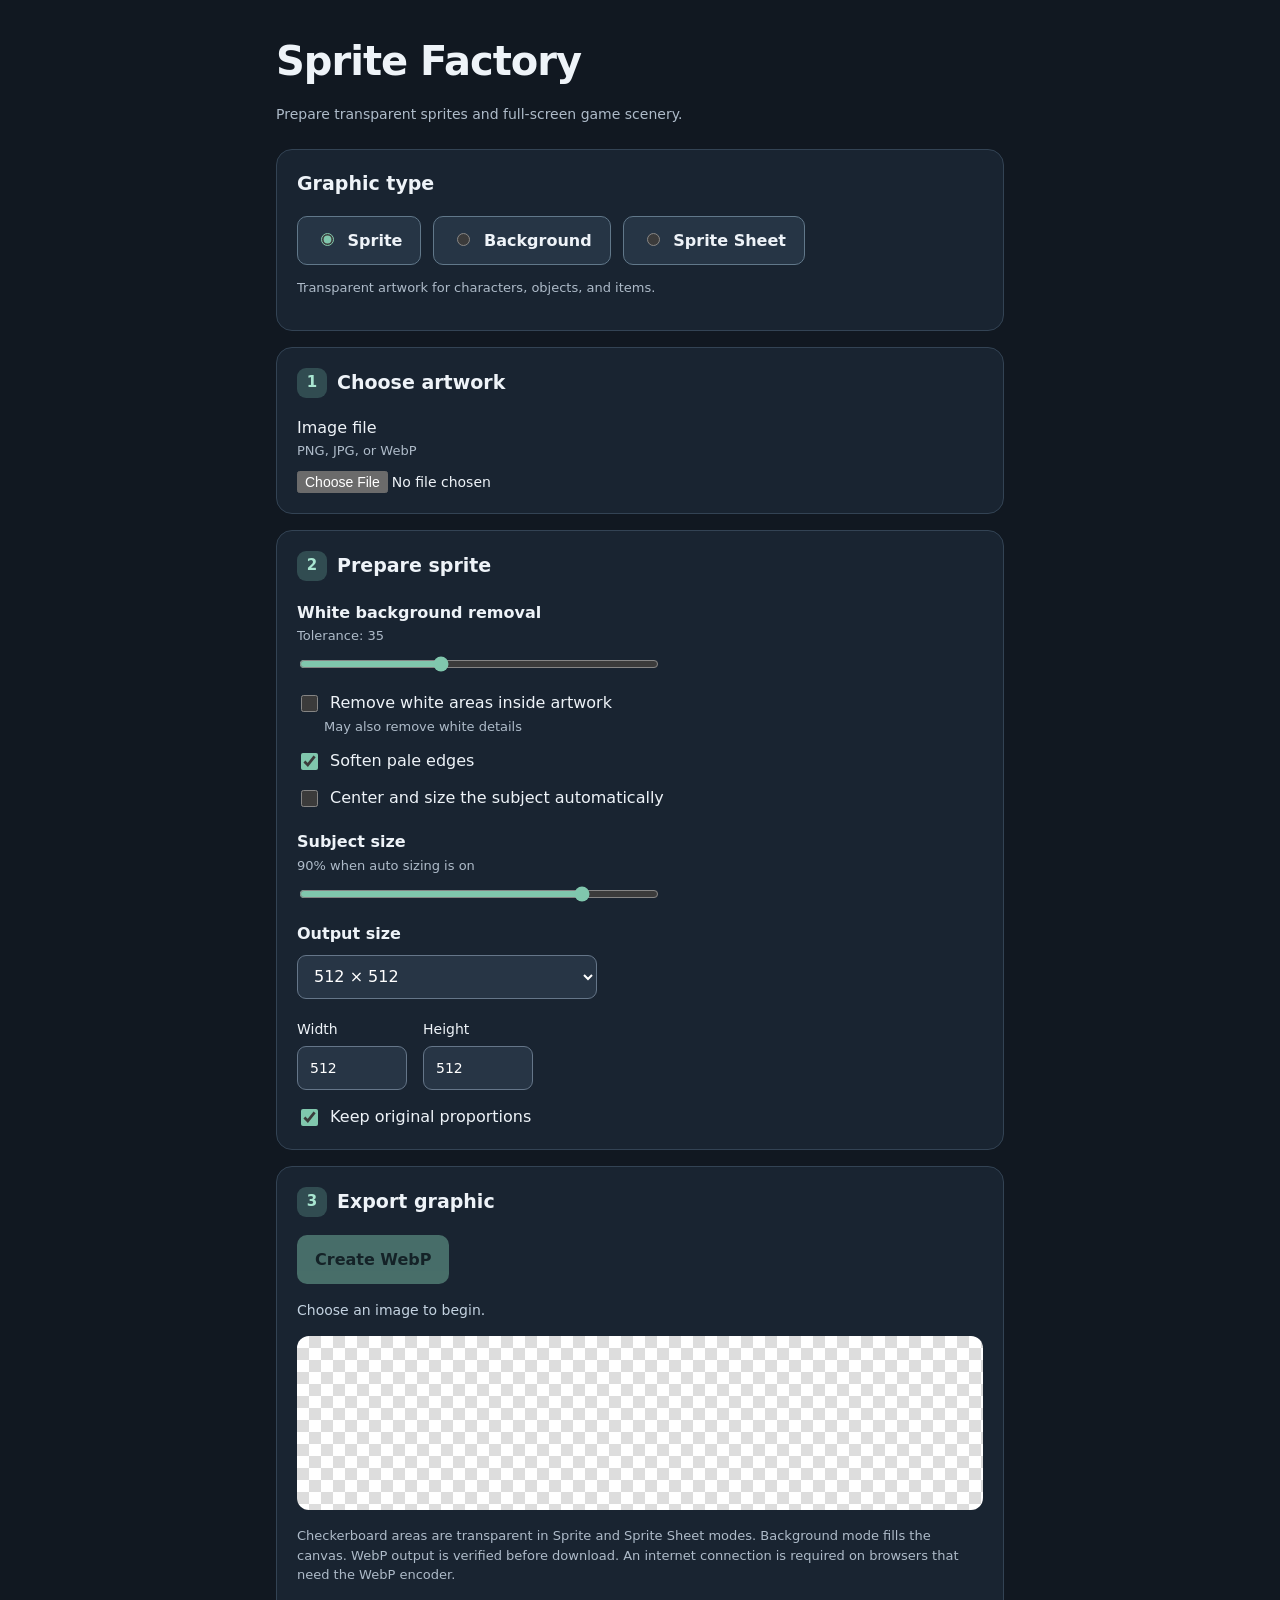
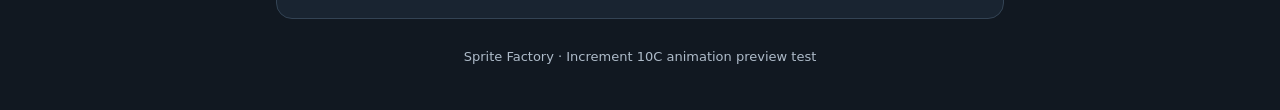
==== index.html @ 46eed920 "Increment 10C: add play pause and speed-controlled sprite sheet preview" ====
<!doctype html>
<html lang="en">
<head>
<meta charset="utf-8">
<meta name="viewport" content="width=device-width,initial-scale=1">
<meta name="theme-color" content="#17202b">
<title>Sprite Factory</title>
<link rel="stylesheet" href="style.css?v=20261011e">
</head>
<body>
<main>
<header><h1>Sprite Factory</h1><p class="muted">Prepare transparent sprites and full-screen game scenery.</p></header>
<section class="panel"><h2>Graphic type</h2><div class="mode-switch"><label><input type="radio" name="mode" value="sprite" checked> Sprite</label><label><input type="radio" name="mode" value="background"> Background</label><label><input type="radio" name="mode" value="sheet"> Sprite Sheet</label></div><p id="modeHelp" class="muted small">Transparent artwork for characters, objects, and items.</p></section><section class="panel" aria-labelledby="source-title">
<h2 id="source-title"><span class="step">1</span> Choose artwork</h2>
<label class="file-label" for="file">Image file <span class="hint">PNG, JPG, or WebP</span></label>
<input id="file" type="file" accept="image/png,image/jpeg,image/webp">
</section>
<section class="panel" aria-labelledby="settings-title">
<h2 id="settings-title"><span class="step">2</span> <span id="settingsHeading">Prepare sprite</span></h2><div id="spriteSettings">
<div class="setting"><label for="tolerance">White background removal <span class="hint">Tolerance: <output id="tol">35</output></span></label><input id="tolerance" type="range" min="0" max="90" value="35"></div>
<div class="check-group">
<label><input type="checkbox" id="enclosedWhite"> Remove white areas inside artwork <span class="hint">May also remove white details</span></label>
<label><input type="checkbox" id="edgeCleanup" checked> Soften pale edges</label>
<label><input type="checkbox" id="autoCrop"> Center and size the subject automatically</label>
</div>
<div class="setting"><label for="coverage">Subject size <span class="hint"><output id="coverageValue">90%</output> when auto sizing is on</span></label><input id="coverage" type="range" min="50" max="100" value="90" step="5"></div>
<div class="setting"><label for="preset">Output size</label><select id="preset"><option value="custom">Custom dimensions</option><option value="64">64 × 64</option><option value="128">128 × 128</option><option value="256">256 × 256</option><option value="512" selected>512 × 512</option><option value="1024">1024 × 1024</option></select></div>
<div class="dimensions"><label for="width">Width <input id="width" type="number" min="1" max="4096" value="512"></label><label for="height">Height <input id="height" type="number" min="1" max="4096" value="512"></label></div>
<label class="fit-label"><input type="checkbox" id="fit" checked> Keep original proportions</label></div><div id="backgroundSettings" hidden><p class="muted">Fill the entire image without stretching. Excess scenery is cropped evenly from the edges. White skies and clouds remain intact.</p><div class="setting"><label for="bgPreset">Screen size</label><select id="bgPreset"><option value="1280x720" selected>1280 × 720 (16:9)</option><option value="1920x1080">1920 × 1080 (16:9)</option><option value="1024x768">1024 × 768 (4:3)</option><option value="custom">Custom dimensions</option></select></div><div class="dimensions"><label for="bgWidth">Width <input id="bgWidth" type="number" min="1" max="4096" value="1280"></label><label for="bgHeight">Height <input id="bgHeight" type="number" min="1" max="4096" value="720"></label></div></div><div id="sheetSettings" hidden><p class="muted">Prepare one row of equally spaced animation frames. Each equal-width source region becomes one transparent animation frame. The workshop keeps feet aligned across frames.</p><div class="setting"><label for="sheetCount">Frames in row</label><input id="sheetCount" type="number" min="2" max="16" step="1" value="4"><span class="hint">Start with 4 for the chicken Idle sheet. The image is divided evenly into this many frames.</span></div><div class="setting"><label for="sheetCellSize">Output cell size</label><select id="sheetCellSize"><option value="128">128 × 128</option><option value="256" selected>256 × 256</option><option value="512">512 × 512</option></select></div><p id="sheetSummary" class="muted" aria-live="polite">Planned output: 1024 × 256 pixels (4 frames).</p></div>
</section>
<section class="panel" aria-labelledby="result-title">
<h2 id="result-title"><span class="step">3</span> Export graphic</h2>
<div class="actions"><button id="process" disabled>Create WebP</button><a id="download" hidden>Download WebP</a></div>
<div id="animationPanel" class="animation-panel" hidden><h3>Animation preview</h3><div class="animation-stage"><canvas id="animationCanvas" width="256" height="256" aria-label="Animated sprite frame preview"></canvas></div><div class="animation-controls"><button id="animationToggle" type="button">Play</button><label for="animationFps">Speed <output id="animationFpsValue">4</output> frames/sec</label><input id="animationFps" type="range" min="1" max="12" step="1" value="4"></div><p id="animationNote" class="muted small">Preview uses the processed sprite sheet. Export remains a single WebP file.</p></div><p id="status" role="status">Choose an image to begin.</p>
<div class="preview" aria-label="Sprite preview on a transparency checkerboard"><canvas id="preview"></canvas></div>
<p class="muted small">Checkerboard areas are transparent in Sprite and Sprite Sheet modes. Background mode fills the canvas. WebP output is verified before download. An internet connection is required on browsers that need the WebP encoder.</p>
</section>
<footer class="muted small">Sprite Factory · Increment 10C animation preview test</footer>
</main>
<script src="app.js?v=20261011e"></script>
</body>
</html>
---- style.css ----
:root{color-scheme:dark}*{box-sizing:border-box}body{margin:0;background:#111821;color:#eef3f8;font:16px system-ui,-apple-system,sans-serif;line-height:1.45}main{max-width:760px;margin:auto;padding:20px 16px 44px}header{margin:12px 0 24px}h1{font-size:clamp(30px,5vw,40px);margin:0 0 3px;letter-spacing:-.025em}h2{font-size:19px;margin:0 0 18px;display:flex;align-items:center;gap:10px}.step{display:inline-grid;place-items:center;width:30px;height:30px;border-radius:9px;background:#314c51;color:#a9e6d1;font-size:15px}.muted,.hint{color:#aebbc9}.muted{font-size:14px;line-height:1.5}.small{font-size:13px}.hint{display:block;font-size:13px;font-weight:400;margin-top:3px}.panel{border:1px solid #334354;border-radius:16px;background:#192431;padding:20px;margin-bottom:16px}label{display:block}input,select,button{font:inherit}input[type=file]{display:block;margin-top:10px;max-width:100%;font-size:14px}input[type=number],select{padding:10px 12px;background:#273545;color:#fff;border:1px solid #657689;border-radius:9px;min-height:44px}select{width:100%;max-width:300px}.setting{margin:20px 0}.setting>label{margin-bottom:10px;font-weight:600}.setting input[type=range]{display:block;width:min(100%,360px);accent-color:#80c7ad}.check-group{display:grid;gap:14px;margin:20px 0}.check-group label,.fit-label{display:block;line-height:1.4}.check-group input,.fit-label input{accent-color:#80c7ad;margin-right:7px;width:17px;height:17px;vertical-align:middle}.check-group .hint{margin-left:27px}.dimensions{display:flex;gap:16px;flex-wrap:wrap;margin:16px 0}.dimensions label{display:grid;gap:7px;font-size:14px}.dimensions input{width:110px}.actions{display:flex;gap:12px;flex-wrap:wrap;align-items:center}button,#download{display:inline-block;border:0;border-radius:10px;background:#80c7ad;color:#10211d;font-weight:700;padding:13px 18px;text-decoration:none;min-height:46px}button:disabled{opacity:.45}#download{background:#b7d7f4;color:#142536}#status{font-size:14px;color:#c4d3e1;overflow-wrap:anywhere;margin:16px 0}.preview{margin:16px 0;padding:12px;overflow:auto;border-radius:12px;background-color:#fff;background-image:linear-gradient(45deg,#ddd 25%,transparent 25%),linear-gradient(-45deg,#ddd 25%,transparent 25%),linear-gradient(45deg,transparent 75%,#ddd 75%),linear-gradient(-45deg,transparent 75%,#ddd 75%);background-size:24px 24px;background-position:0 0,0 12px,12px -12px,-12px 0;min-height:120px}canvas{display:block;max-width:100%;height:auto;margin:auto}footer{text-align:center;padding-top:12px}[hidden]{display:none!important}@media(max-width:480px){main{padding:14px 12px 32px}.panel{padding:16px}h2{font-size:18px}}

.mode-switch{display:flex;gap:12px;flex-wrap:wrap}.mode-switch label{padding:12px 18px;border:1px solid #61788a;border-radius:10px;background:#263545;font-weight:600}.mode-switch input{accent-color:#80c7ad;margin-right:8px}#backgroundSettings .muted{margin:0 0 12px}

#sheetSettings input[type=number]{width:110px}#sheetSettings .setting{margin:18px 0}#sheetSummary{font-weight:600}
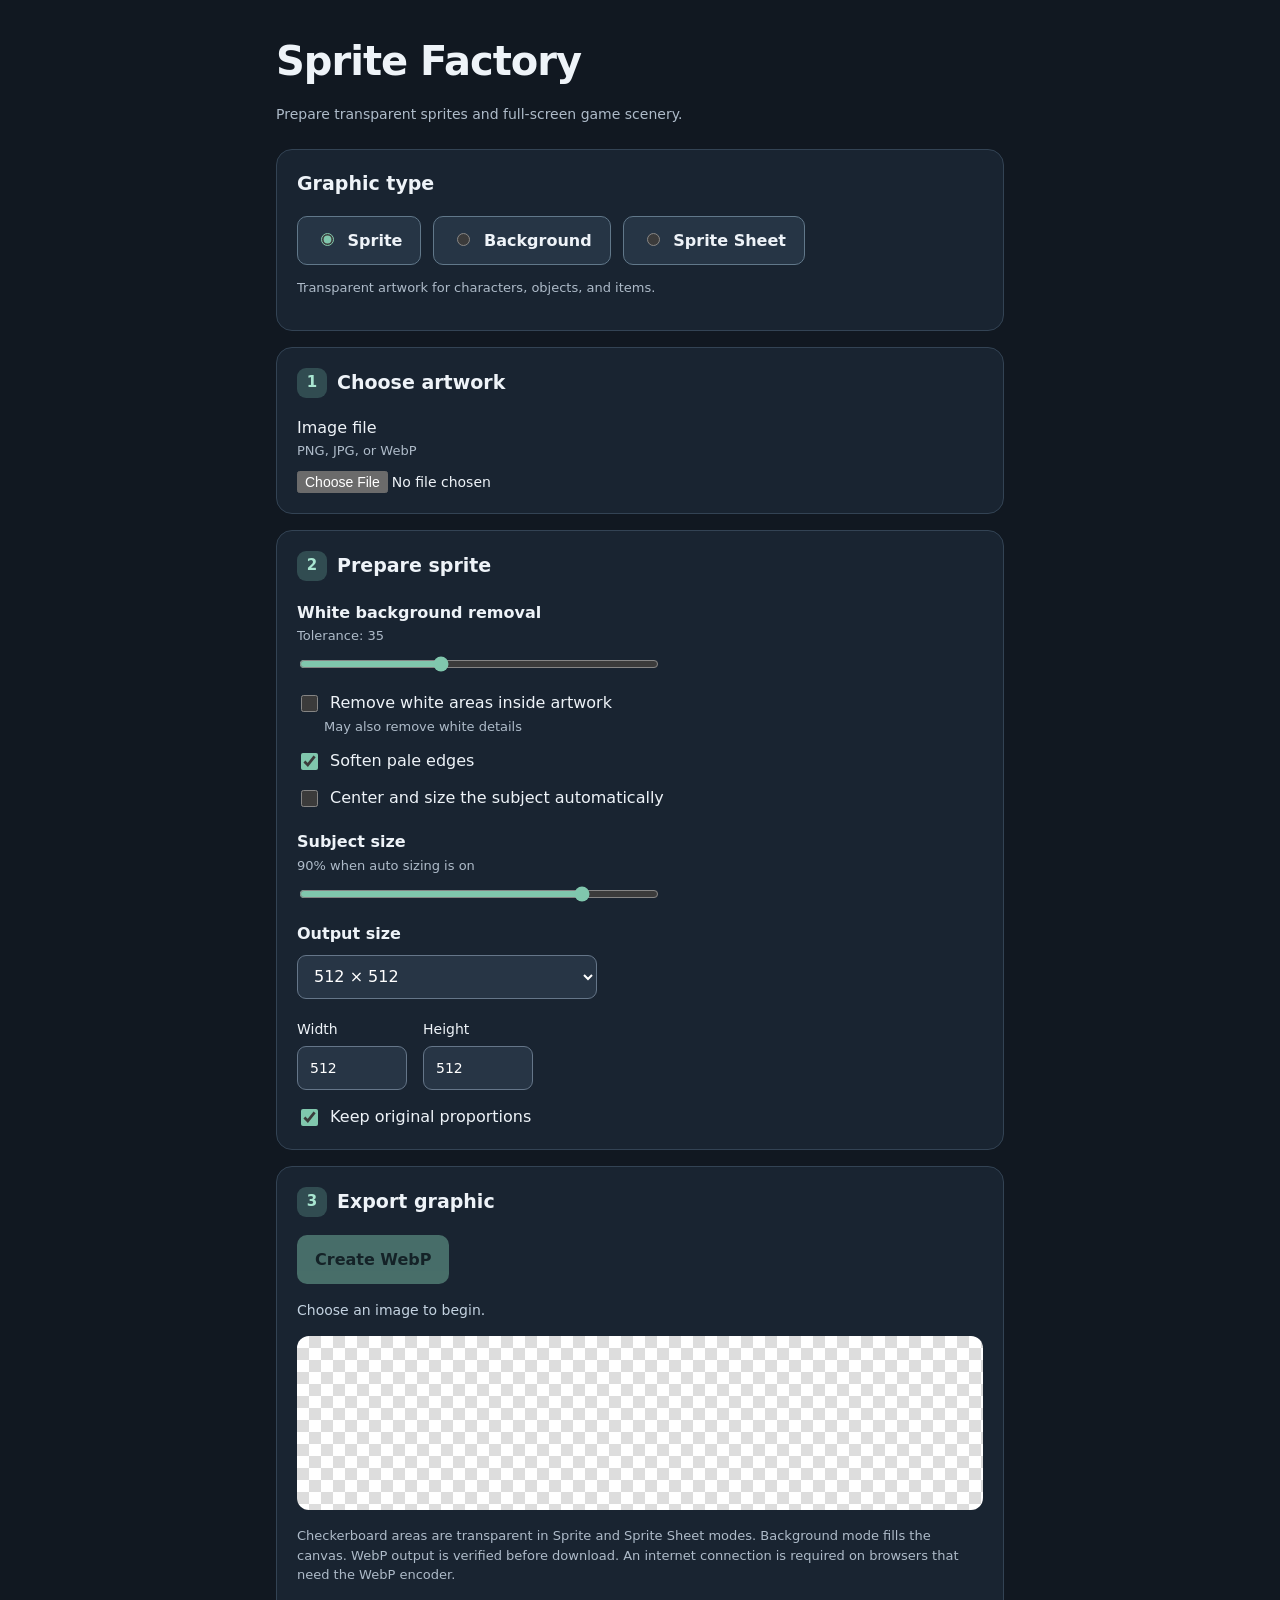
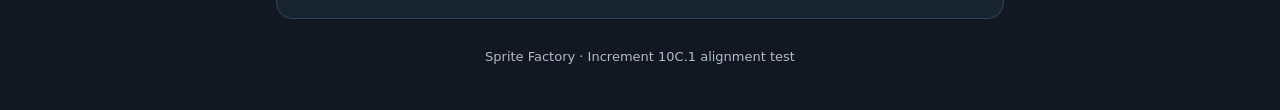
==== commit 80956934: "Increment 10C.1: optional torso-based stationary alignment for animation frames" ====
--- a/index.html
+++ b/index.html
@@ -5,7 +5,7 @@
 <meta name="viewport" content="width=device-width,initial-scale=1">
 <meta name="theme-color" content="#17202b">
 <title>Sprite Factory</title>
-<link rel="stylesheet" href="style.css?v=20261011e">
+<link rel="stylesheet" href="style.css?v=20261011f">
 </head>
 <body>
 <main>
@@ -26,7 +26,7 @@
 <div class="setting"><label for="coverage">Subject size <span class="hint"><output id="coverageValue">90%</output> when auto sizing is on</span></label><input id="coverage" type="range" min="50" max="100" value="90" step="5"></div>
 <div class="setting"><label for="preset">Output size</label><select id="preset"><option value="custom">Custom dimensions</option><option value="64">64 × 64</option><option value="128">128 × 128</option><option value="256">256 × 256</option><option value="512" selected>512 × 512</option><option value="1024">1024 × 1024</option></select></div>
 <div class="dimensions"><label for="width">Width <input id="width" type="number" min="1" max="4096" value="512"></label><label for="height">Height <input id="height" type="number" min="1" max="4096" value="512"></label></div>
-<label class="fit-label"><input type="checkbox" id="fit" checked> Keep original proportions</label></div><div id="backgroundSettings" hidden><p class="muted">Fill the entire image without stretching. Excess scenery is cropped evenly from the edges. White skies and clouds remain intact.</p><div class="setting"><label for="bgPreset">Screen size</label><select id="bgPreset"><option value="1280x720" selected>1280 × 720 (16:9)</option><option value="1920x1080">1920 × 1080 (16:9)</option><option value="1024x768">1024 × 768 (4:3)</option><option value="custom">Custom dimensions</option></select></div><div class="dimensions"><label for="bgWidth">Width <input id="bgWidth" type="number" min="1" max="4096" value="1280"></label><label for="bgHeight">Height <input id="bgHeight" type="number" min="1" max="4096" value="720"></label></div></div><div id="sheetSettings" hidden><p class="muted">Prepare one row of equally spaced animation frames. Each equal-width source region becomes one transparent animation frame. The workshop keeps feet aligned across frames.</p><div class="setting"><label for="sheetCount">Frames in row</label><input id="sheetCount" type="number" min="2" max="16" step="1" value="4"><span class="hint">Start with 4 for the chicken Idle sheet. The image is divided evenly into this many frames.</span></div><div class="setting"><label for="sheetCellSize">Output cell size</label><select id="sheetCellSize"><option value="128">128 × 128</option><option value="256" selected>256 × 256</option><option value="512">512 × 512</option></select></div><p id="sheetSummary" class="muted" aria-live="polite">Planned output: 1024 × 256 pixels (4 frames).</p></div>
+<label class="fit-label"><input type="checkbox" id="fit" checked> Keep original proportions</label></div><div id="backgroundSettings" hidden><p class="muted">Fill the entire image without stretching. Excess scenery is cropped evenly from the edges. White skies and clouds remain intact.</p><div class="setting"><label for="bgPreset">Screen size</label><select id="bgPreset"><option value="1280x720" selected>1280 × 720 (16:9)</option><option value="1920x1080">1920 × 1080 (16:9)</option><option value="1024x768">1024 × 768 (4:3)</option><option value="custom">Custom dimensions</option></select></div><div class="dimensions"><label for="bgWidth">Width <input id="bgWidth" type="number" min="1" max="4096" value="1280"></label><label for="bgHeight">Height <input id="bgHeight" type="number" min="1" max="4096" value="720"></label></div></div><div id="sheetSettings" hidden><p class="muted">Prepare one row of equally spaced animation frames. Each equal-width source region becomes one transparent animation frame. The workshop keeps feet aligned across frames.</p><div class="setting"><label for="sheetCount">Frames in row</label><input id="sheetCount" type="number" min="2" max="16" step="1" value="4"><span class="hint">Start with 4 for the chicken Idle sheet. The image is divided evenly into this many frames.</span></div><div class="setting"><label for="sheetCellSize">Output cell size</label><select id="sheetCellSize"><option value="128">128 × 128</option><option value="256" selected>256 × 256</option><option value="512">512 × 512</option></select></div><div class="setting"><label for="sheetAlignment">Frame alignment</label><select id="sheetAlignment"><option value="stationary" selected>Stationary (idle, pecking, clucking)</option><option value="moving">Moving (preserve original offsets)</option></select><span class="hint">Stationary aligns the main body across frames; moving preserves the original horizontal placement.</span></div><p id="sheetSummary" class="muted" aria-live="polite">Planned output: 1024 × 256 pixels (4 frames).</p></div>
 </section>
 <section class="panel" aria-labelledby="result-title">
 <h2 id="result-title"><span class="step">3</span> Export graphic</h2>
@@ -35,8 +35,8 @@
 <div class="preview" aria-label="Sprite preview on a transparency checkerboard"><canvas id="preview"></canvas></div>
 <p class="muted small">Checkerboard areas are transparent in Sprite and Sprite Sheet modes. Background mode fills the canvas. WebP output is verified before download. An internet connection is required on browsers that need the WebP encoder.</p>
 </section>
-<footer class="muted small">Sprite Factory · Increment 10C animation preview test</footer>
+<footer class="muted small">Sprite Factory · Increment 10C.1 alignment test</footer>
 </main>
-<script src="app.js?v=20261011e"></script>
+<script src="app.js?v=20261011f"></script>
 </body>
 </html>
--- a/style.css
+++ b/style.css
@@ -3,3 +3,5 @@
 .mode-switch{display:flex;gap:12px;flex-wrap:wrap}.mode-switch label{padding:12px 18px;border:1px solid #61788a;border-radius:10px;background:#263545;font-weight:600}.mode-switch input{accent-color:#80c7ad;margin-right:8px}#backgroundSettings .muted{margin:0 0 12px}
 
 #sheetSettings input[type=number]{width:110px}#sheetSettings .setting{margin:18px 0}#sheetSummary{font-weight:600}
+
+.animation-panel{margin:18px 0;padding:16px;border:1px solid #496678;border-radius:12px;background:#1c2b39}.animation-panel h3{margin:0 0 12px;font-size:18px}.animation-stage{display:flex;align-items:center;justify-content:center;min-height:180px;padding:12px;border-radius:10px;background-color:#fff;background-image:linear-gradient(45deg,#ddd 25%,transparent 25%),linear-gradient(-45deg,#ddd 25%,transparent 25%),linear-gradient(45deg,transparent 75%,#ddd 75%),linear-gradient(-45deg,transparent 75%,#ddd 75%);background-size:24px 24px;background-position:0 0,0 12px,12px -12px,-12px 0}.animation-stage canvas{width:min(100%,256px);height:auto}.animation-controls{display:flex;flex-wrap:wrap;align-items:center;gap:12px;margin-top:14px}.animation-controls input{flex:1;min-width:130px}.animation-controls label{font-size:14px}.animation-panel .muted{margin-bottom:0}
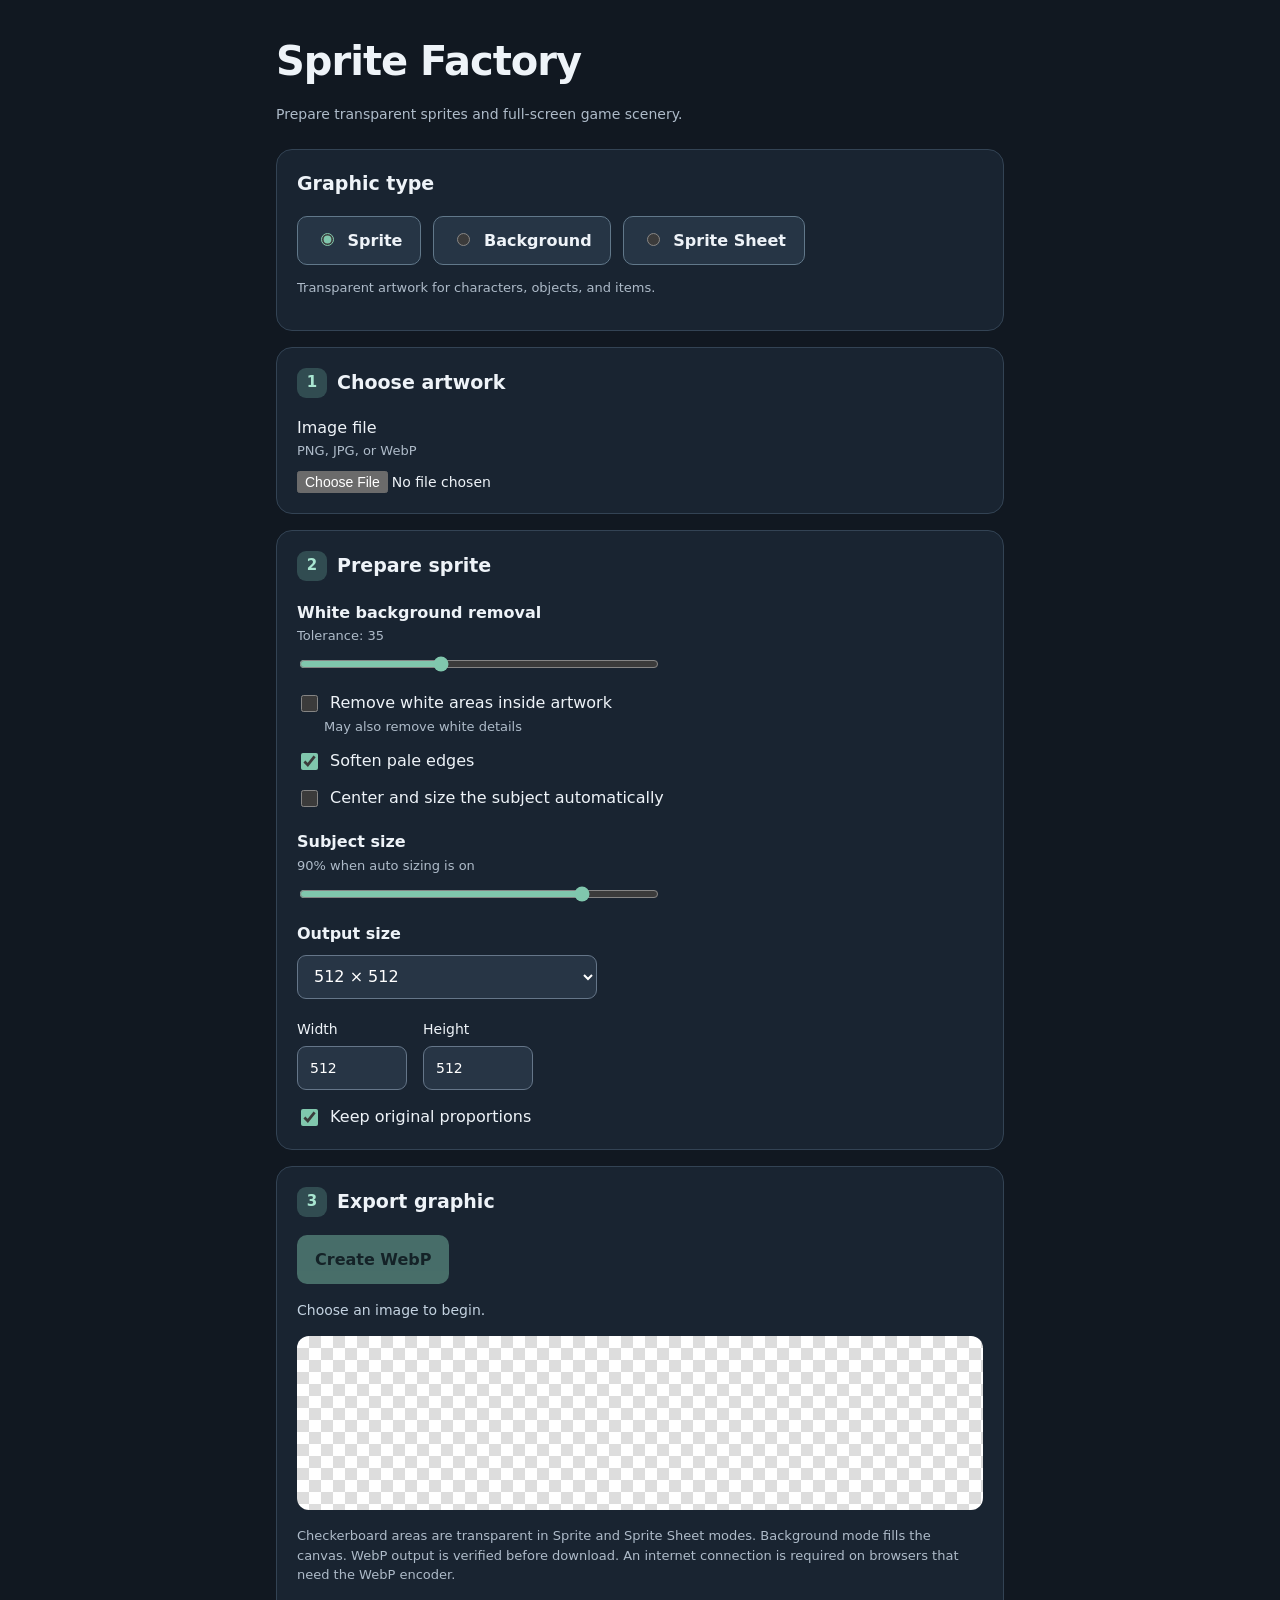
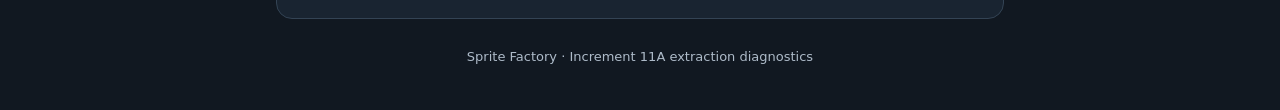
==== commit c0094c19: "Increment 11A: read-only source boundary diagnostics" ====
--- a/index.html
+++ b/index.html
@@ -5,7 +5,7 @@
 <meta name="viewport" content="width=device-width,initial-scale=1">
 <meta name="theme-color" content="#17202b">
 <title>Sprite Factory</title>
-<link rel="stylesheet" href="style.css?v=20261011f">
+<link rel="stylesheet" href="style.css?v=20261012a">
 </head>
 <body>
 <main>
@@ -26,7 +26,7 @@
 <div class="setting"><label for="coverage">Subject size <span class="hint"><output id="coverageValue">90%</output> when auto sizing is on</span></label><input id="coverage" type="range" min="50" max="100" value="90" step="5"></div>
 <div class="setting"><label for="preset">Output size</label><select id="preset"><option value="custom">Custom dimensions</option><option value="64">64 × 64</option><option value="128">128 × 128</option><option value="256">256 × 256</option><option value="512" selected>512 × 512</option><option value="1024">1024 × 1024</option></select></div>
 <div class="dimensions"><label for="width">Width <input id="width" type="number" min="1" max="4096" value="512"></label><label for="height">Height <input id="height" type="number" min="1" max="4096" value="512"></label></div>
-<label class="fit-label"><input type="checkbox" id="fit" checked> Keep original proportions</label></div><div id="backgroundSettings" hidden><p class="muted">Fill the entire image without stretching. Excess scenery is cropped evenly from the edges. White skies and clouds remain intact.</p><div class="setting"><label for="bgPreset">Screen size</label><select id="bgPreset"><option value="1280x720" selected>1280 × 720 (16:9)</option><option value="1920x1080">1920 × 1080 (16:9)</option><option value="1024x768">1024 × 768 (4:3)</option><option value="custom">Custom dimensions</option></select></div><div class="dimensions"><label for="bgWidth">Width <input id="bgWidth" type="number" min="1" max="4096" value="1280"></label><label for="bgHeight">Height <input id="bgHeight" type="number" min="1" max="4096" value="720"></label></div></div><div id="sheetSettings" hidden><p class="muted">Prepare one row of equally spaced animation frames. Each equal-width source region becomes one transparent animation frame. The workshop keeps feet aligned across frames.</p><div class="setting"><label for="sheetCount">Frames in row</label><input id="sheetCount" type="number" min="2" max="16" step="1" value="4"><span class="hint">Start with 4 for the chicken Idle sheet. The image is divided evenly into this many frames.</span></div><div class="setting"><label for="sheetCellSize">Output cell size</label><select id="sheetCellSize"><option value="128">128 × 128</option><option value="256" selected>256 × 256</option><option value="512">512 × 512</option></select></div><div class="setting"><label for="sheetAlignment">Frame alignment</label><select id="sheetAlignment"><option value="stationary" selected>Stationary (idle, pecking, clucking)</option><option value="moving">Moving (preserve original offsets)</option></select><span class="hint">Stationary aligns the main body across frames; moving preserves the original horizontal placement.</span></div><p id="sheetSummary" class="muted" aria-live="polite">Planned output: 1024 × 256 pixels (4 frames).</p></div>
+<label class="fit-label"><input type="checkbox" id="fit" checked> Keep original proportions</label></div><div id="backgroundSettings" hidden><p class="muted">Fill the entire image without stretching. Excess scenery is cropped evenly from the edges. White skies and clouds remain intact.</p><div class="setting"><label for="bgPreset">Screen size</label><select id="bgPreset"><option value="1280x720" selected>1280 × 720 (16:9)</option><option value="1920x1080">1920 × 1080 (16:9)</option><option value="1024x768">1024 × 768 (4:3)</option><option value="custom">Custom dimensions</option></select></div><div class="dimensions"><label for="bgWidth">Width <input id="bgWidth" type="number" min="1" max="4096" value="1280"></label><label for="bgHeight">Height <input id="bgHeight" type="number" min="1" max="4096" value="720"></label></div></div><div id="sheetSettings" hidden><p class="muted">Prepare one row of equally spaced animation frames. Each equal-width source region becomes one transparent animation frame. The workshop keeps feet aligned across frames.</p><div class="setting"><label for="sheetCount">Frames in row</label><input id="sheetCount" type="number" min="2" max="16" step="1" value="4"><span class="hint">Start with 4 for the chicken Idle sheet. The image is divided evenly into this many frames.</span></div><div class="setting"><label for="sheetCellSize">Output cell size</label><select id="sheetCellSize"><option value="128">128 × 128</option><option value="256" selected>256 × 256</option><option value="512">512 × 512</option></select></div><div class="setting"><label for="sheetAlignment">Frame alignment</label><select id="sheetAlignment"><option value="stationary" selected>Stationary (idle, pecking, clucking)</option><option value="moving">Moving (preserve original offsets)</option></select><span class="hint">Stationary aligns the main body across frames; moving preserves the original horizontal placement.</span></div><div class="setting"><button id="diagnoseSheet" type="button" disabled>Analyze source boundaries</button><span class="hint">Diagnostic only. Shows equal-width cutting lines and where visible artwork crosses them. Export processing is unchanged.</span></div><div id="sheetDiagnostics" hidden><p id="diagnosticText" class="muted" role="status"></p><div class="diagnostic-view"><canvas id="diagnosticCanvas" aria-label="Original source artwork with frame boundary guides"></canvas></div></div><p id="sheetSummary" class="muted" aria-live="polite">Planned output: 1024 × 256 pixels (4 frames).</p></div>
 </section>
 <section class="panel" aria-labelledby="result-title">
 <h2 id="result-title"><span class="step">3</span> Export graphic</h2>
@@ -35,8 +35,8 @@
 <div class="preview" aria-label="Sprite preview on a transparency checkerboard"><canvas id="preview"></canvas></div>
 <p class="muted small">Checkerboard areas are transparent in Sprite and Sprite Sheet modes. Background mode fills the canvas. WebP output is verified before download. An internet connection is required on browsers that need the WebP encoder.</p>
 </section>
-<footer class="muted small">Sprite Factory · Increment 10C.1 alignment test</footer>
+<footer class="muted small">Sprite Factory · Increment 11A extraction diagnostics</footer>
 </main>
-<script src="app.js?v=20261011f"></script>
+<script src="app.js?v=20261012a"></script>
 </body>
 </html>
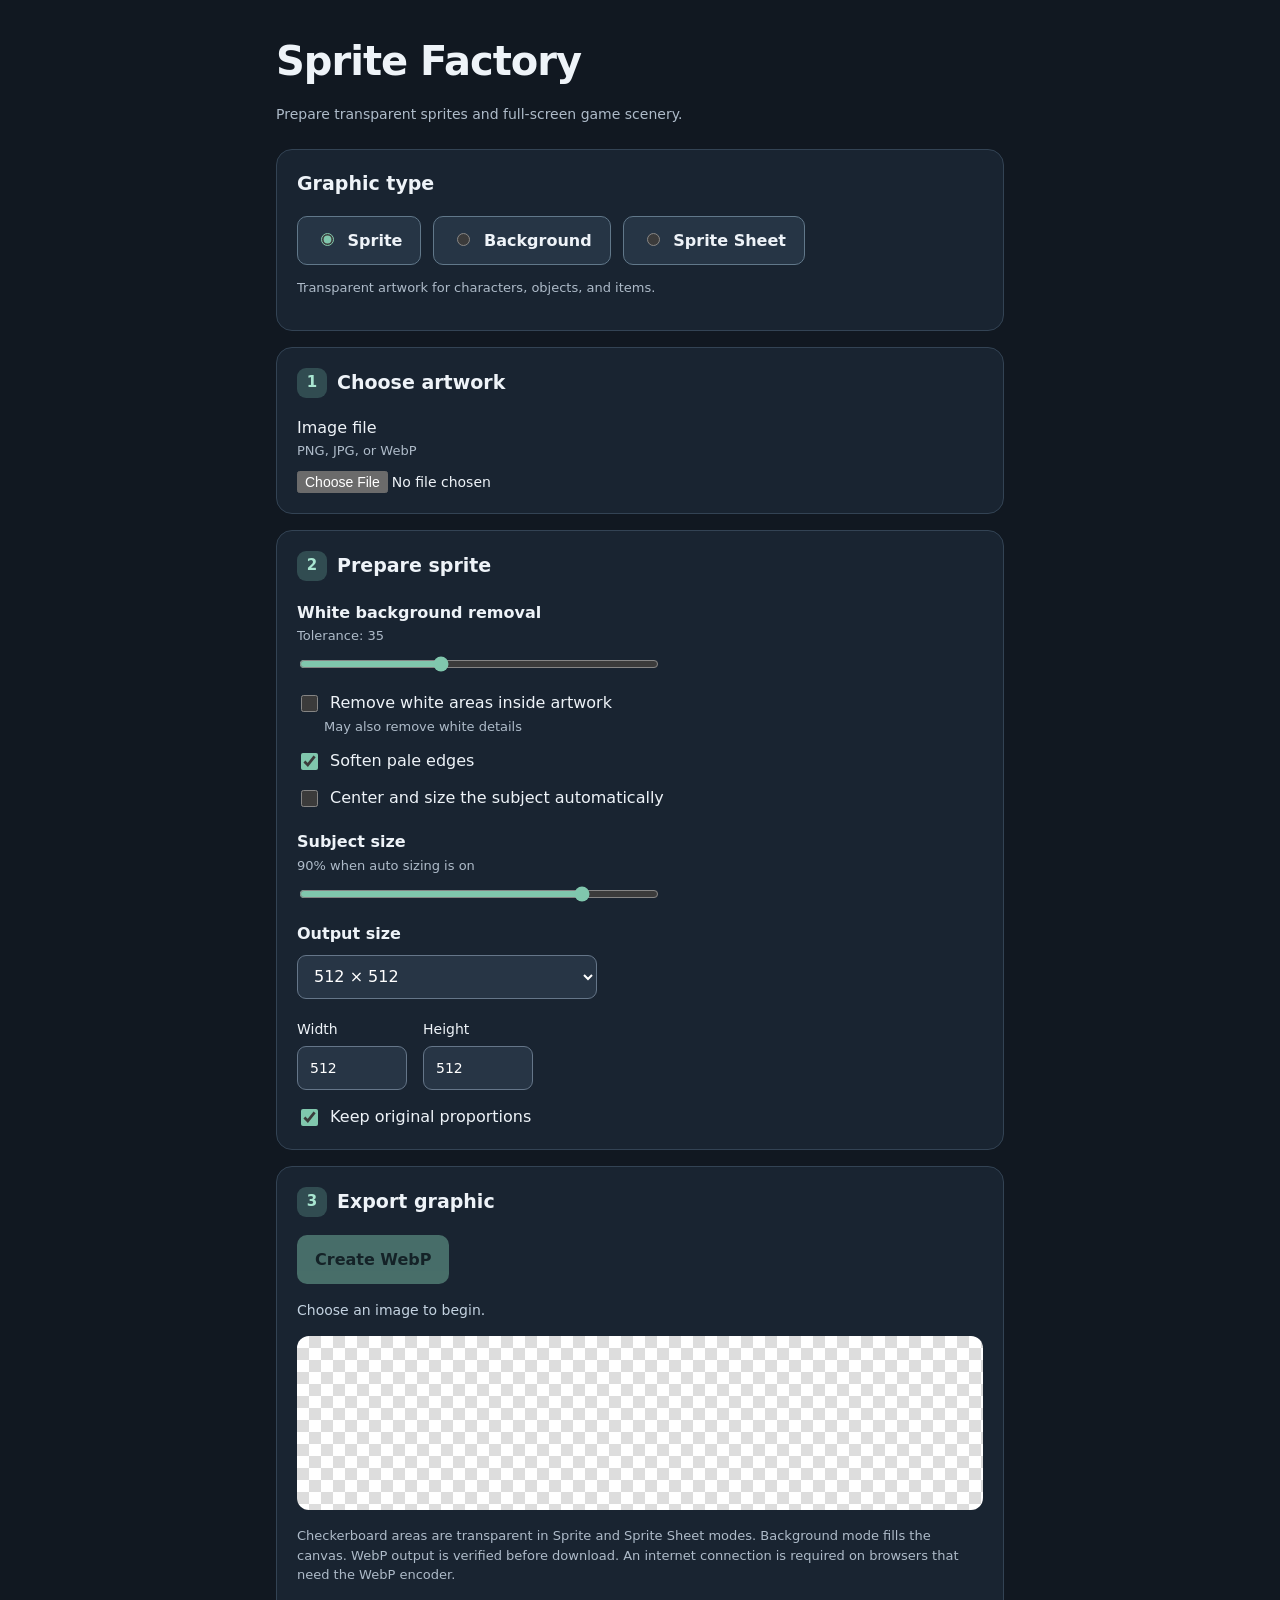
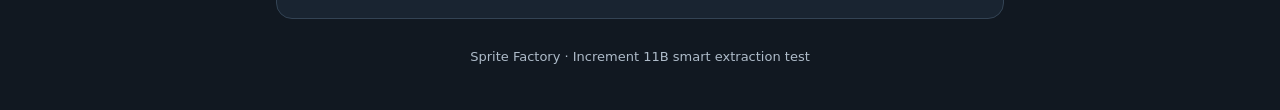
==== commit 3dcdd03b: "Increment 11B: optional conservative smart boundary extraction with diagnostics and safe-fail" ====
--- a/index.html
+++ b/index.html
@@ -5,7 +5,7 @@
 <meta name="viewport" content="width=device-width,initial-scale=1">
 <meta name="theme-color" content="#17202b">
 <title>Sprite Factory</title>
-<link rel="stylesheet" href="style.css?v=20261012a">
+<link rel="stylesheet" href="style.css?v=20261012b">
 </head>
 <body>
 <main>
@@ -26,7 +26,7 @@
 <div class="setting"><label for="coverage">Subject size <span class="hint"><output id="coverageValue">90%</output> when auto sizing is on</span></label><input id="coverage" type="range" min="50" max="100" value="90" step="5"></div>
 <div class="setting"><label for="preset">Output size</label><select id="preset"><option value="custom">Custom dimensions</option><option value="64">64 × 64</option><option value="128">128 × 128</option><option value="256">256 × 256</option><option value="512" selected>512 × 512</option><option value="1024">1024 × 1024</option></select></div>
 <div class="dimensions"><label for="width">Width <input id="width" type="number" min="1" max="4096" value="512"></label><label for="height">Height <input id="height" type="number" min="1" max="4096" value="512"></label></div>
-<label class="fit-label"><input type="checkbox" id="fit" checked> Keep original proportions</label></div><div id="backgroundSettings" hidden><p class="muted">Fill the entire image without stretching. Excess scenery is cropped evenly from the edges. White skies and clouds remain intact.</p><div class="setting"><label for="bgPreset">Screen size</label><select id="bgPreset"><option value="1280x720" selected>1280 × 720 (16:9)</option><option value="1920x1080">1920 × 1080 (16:9)</option><option value="1024x768">1024 × 768 (4:3)</option><option value="custom">Custom dimensions</option></select></div><div class="dimensions"><label for="bgWidth">Width <input id="bgWidth" type="number" min="1" max="4096" value="1280"></label><label for="bgHeight">Height <input id="bgHeight" type="number" min="1" max="4096" value="720"></label></div></div><div id="sheetSettings" hidden><p class="muted">Prepare one row of equally spaced animation frames. Each equal-width source region becomes one transparent animation frame. The workshop keeps feet aligned across frames.</p><div class="setting"><label for="sheetCount">Frames in row</label><input id="sheetCount" type="number" min="2" max="16" step="1" value="4"><span class="hint">Start with 4 for the chicken Idle sheet. The image is divided evenly into this many frames.</span></div><div class="setting"><label for="sheetCellSize">Output cell size</label><select id="sheetCellSize"><option value="128">128 × 128</option><option value="256" selected>256 × 256</option><option value="512">512 × 512</option></select></div><div class="setting"><label for="sheetAlignment">Frame alignment</label><select id="sheetAlignment"><option value="stationary" selected>Stationary (idle, pecking, clucking)</option><option value="moving">Moving (preserve original offsets)</option></select><span class="hint">Stationary aligns the main body across frames; moving preserves the original horizontal placement.</span></div><div class="setting"><button id="diagnoseSheet" type="button" disabled>Analyze source boundaries</button><span class="hint">Diagnostic only. Shows equal-width cutting lines and where visible artwork crosses them. Export processing is unchanged.</span></div><div id="sheetDiagnostics" hidden><p id="diagnosticText" class="muted" role="status"></p><div class="diagnostic-view"><canvas id="diagnosticCanvas" aria-label="Original source artwork with frame boundary guides"></canvas></div></div><p id="sheetSummary" class="muted" aria-live="polite">Planned output: 1024 × 256 pixels (4 frames).</p></div>
+<label class="fit-label"><input type="checkbox" id="fit" checked> Keep original proportions</label></div><div id="backgroundSettings" hidden><p class="muted">Fill the entire image without stretching. Excess scenery is cropped evenly from the edges. White skies and clouds remain intact.</p><div class="setting"><label for="bgPreset">Screen size</label><select id="bgPreset"><option value="1280x720" selected>1280 × 720 (16:9)</option><option value="1920x1080">1920 × 1080 (16:9)</option><option value="1024x768">1024 × 768 (4:3)</option><option value="custom">Custom dimensions</option></select></div><div class="dimensions"><label for="bgWidth">Width <input id="bgWidth" type="number" min="1" max="4096" value="1280"></label><label for="bgHeight">Height <input id="bgHeight" type="number" min="1" max="4096" value="720"></label></div></div><div id="sheetSettings" hidden><p class="muted">Prepare one row of equally spaced animation frames. Each equal-width source region becomes one transparent animation frame. The workshop keeps feet aligned across frames.</p><div class="setting"><label for="sheetCount">Frames in row</label><input id="sheetCount" type="number" min="2" max="16" step="1" value="4"><span class="hint">Start with 4 for the chicken Idle sheet. The image is divided evenly into this many frames.</span></div><div class="setting"><label for="sheetCellSize">Output cell size</label><select id="sheetCellSize"><option value="128">128 × 128</option><option value="256" selected>256 × 256</option><option value="512">512 × 512</option></select></div><div class="setting"><label for="sheetAlignment">Frame alignment</label><select id="sheetAlignment"><option value="stationary" selected>Stationary (idle, pecking, clucking)</option><option value="moving">Moving (preserve original offsets)</option></select><span class="hint">Stationary aligns the main body across frames; moving preserves the original horizontal placement.</span></div><div class="setting"><label for="sheetExtraction">Extraction method</label><select id="sheetExtraction"><option value="equal" selected>Equal-width (original)</option><option value="smart">Smart boundaries (experimental)</option></select><span class="hint">Smart mode searches for empty gaps near expected cuts and refuses to export when a safe gap cannot be found.</span></div><div class="setting"><button id="diagnoseSheet" type="button" disabled>Analyze source boundaries</button><span class="hint">Diagnostic only. Shows equal-width cutting lines and where visible artwork crosses them. Export processing is unchanged.</span></div><div id="sheetDiagnostics" hidden><p id="diagnosticText" class="muted" role="status"></p><div class="diagnostic-view"><canvas id="diagnosticCanvas" aria-label="Original source artwork with frame boundary guides"></canvas></div></div><p id="sheetSummary" class="muted" aria-live="polite">Planned output: 1024 × 256 pixels (4 frames).</p></div>
 </section>
 <section class="panel" aria-labelledby="result-title">
 <h2 id="result-title"><span class="step">3</span> Export graphic</h2>
@@ -35,8 +35,8 @@
 <div class="preview" aria-label="Sprite preview on a transparency checkerboard"><canvas id="preview"></canvas></div>
 <p class="muted small">Checkerboard areas are transparent in Sprite and Sprite Sheet modes. Background mode fills the canvas. WebP output is verified before download. An internet connection is required on browsers that need the WebP encoder.</p>
 </section>
-<footer class="muted small">Sprite Factory · Increment 11A extraction diagnostics</footer>
+<footer class="muted small">Sprite Factory · Increment 11B smart extraction test</footer>
 </main>
-<script src="app.js?v=20261012a"></script>
+<script src="app.js?v=20261012b"></script>
 </body>
 </html>
--- a/style.css
+++ b/style.css
@@ -5,3 +5,5 @@
 #sheetSettings input[type=number]{width:110px}#sheetSettings .setting{margin:18px 0}#sheetSummary{font-weight:600}
 
 .animation-panel{margin:18px 0;padding:16px;border:1px solid #496678;border-radius:12px;background:#1c2b39}.animation-panel h3{margin:0 0 12px;font-size:18px}.animation-stage{display:flex;align-items:center;justify-content:center;min-height:180px;padding:12px;border-radius:10px;background-color:#fff;background-image:linear-gradient(45deg,#ddd 25%,transparent 25%),linear-gradient(-45deg,#ddd 25%,transparent 25%),linear-gradient(45deg,transparent 75%,#ddd 75%),linear-gradient(-45deg,transparent 75%,#ddd 75%);background-size:24px 24px;background-position:0 0,0 12px,12px -12px,-12px 0}.animation-stage canvas{width:min(100%,256px);height:auto}.animation-controls{display:flex;flex-wrap:wrap;align-items:center;gap:12px;margin-top:14px}.animation-controls input{flex:1;min-width:130px}.animation-controls label{font-size:14px}.animation-panel .muted{margin-bottom:0}
+
+#sheetDiagnostics{margin:12px 0 18px}#diagnosticText{margin:8px 0}.diagnostic-view{overflow:auto;border-radius:10px;background:#fff;padding:6px}.diagnostic-view canvas{width:100%;height:auto;display:block}#diagnoseSheet{background:#a9c9e4;color:#132334}
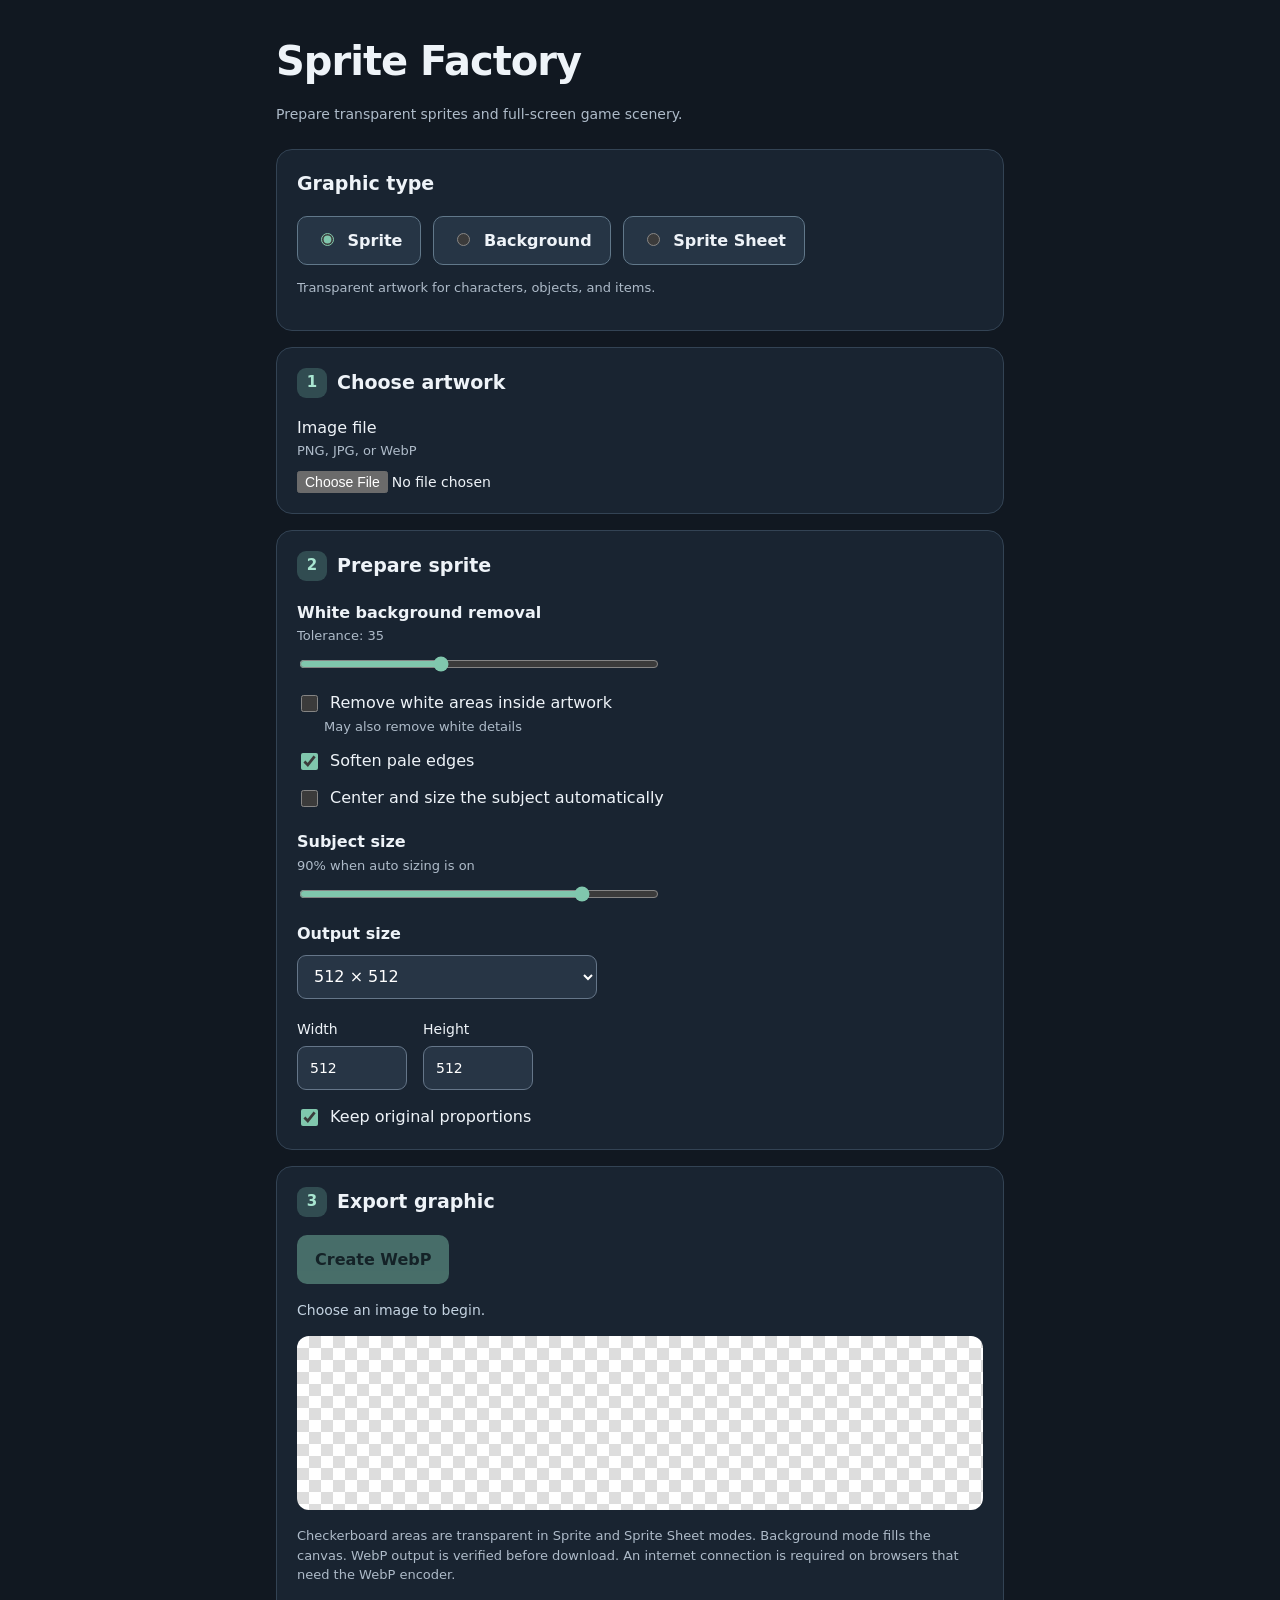
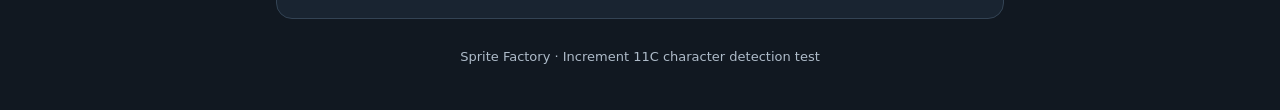
==== commit cc4c0553: "Increment 11C: read-only connected foreground character diagnostics" ====
--- a/index.html
+++ b/index.html
@@ -5,7 +5,7 @@
 <meta name="viewport" content="width=device-width,initial-scale=1">
 <meta name="theme-color" content="#17202b">
 <title>Sprite Factory</title>
-<link rel="stylesheet" href="style.css?v=20261012b">
+<link rel="stylesheet" href="style.css?v=20261012c">
 </head>
 <body>
 <main>
@@ -26,7 +26,7 @@
 <div class="setting"><label for="coverage">Subject size <span class="hint"><output id="coverageValue">90%</output> when auto sizing is on</span></label><input id="coverage" type="range" min="50" max="100" value="90" step="5"></div>
 <div class="setting"><label for="preset">Output size</label><select id="preset"><option value="custom">Custom dimensions</option><option value="64">64 × 64</option><option value="128">128 × 128</option><option value="256">256 × 256</option><option value="512" selected>512 × 512</option><option value="1024">1024 × 1024</option></select></div>
 <div class="dimensions"><label for="width">Width <input id="width" type="number" min="1" max="4096" value="512"></label><label for="height">Height <input id="height" type="number" min="1" max="4096" value="512"></label></div>
-<label class="fit-label"><input type="checkbox" id="fit" checked> Keep original proportions</label></div><div id="backgroundSettings" hidden><p class="muted">Fill the entire image without stretching. Excess scenery is cropped evenly from the edges. White skies and clouds remain intact.</p><div class="setting"><label for="bgPreset">Screen size</label><select id="bgPreset"><option value="1280x720" selected>1280 × 720 (16:9)</option><option value="1920x1080">1920 × 1080 (16:9)</option><option value="1024x768">1024 × 768 (4:3)</option><option value="custom">Custom dimensions</option></select></div><div class="dimensions"><label for="bgWidth">Width <input id="bgWidth" type="number" min="1" max="4096" value="1280"></label><label for="bgHeight">Height <input id="bgHeight" type="number" min="1" max="4096" value="720"></label></div></div><div id="sheetSettings" hidden><p class="muted">Prepare one row of equally spaced animation frames. Each equal-width source region becomes one transparent animation frame. The workshop keeps feet aligned across frames.</p><div class="setting"><label for="sheetCount">Frames in row</label><input id="sheetCount" type="number" min="2" max="16" step="1" value="4"><span class="hint">Start with 4 for the chicken Idle sheet. The image is divided evenly into this many frames.</span></div><div class="setting"><label for="sheetCellSize">Output cell size</label><select id="sheetCellSize"><option value="128">128 × 128</option><option value="256" selected>256 × 256</option><option value="512">512 × 512</option></select></div><div class="setting"><label for="sheetAlignment">Frame alignment</label><select id="sheetAlignment"><option value="stationary" selected>Stationary (idle, pecking, clucking)</option><option value="moving">Moving (preserve original offsets)</option></select><span class="hint">Stationary aligns the main body across frames; moving preserves the original horizontal placement.</span></div><div class="setting"><label for="sheetExtraction">Extraction method</label><select id="sheetExtraction"><option value="equal" selected>Equal-width (original)</option><option value="smart">Smart boundaries (experimental)</option></select><span class="hint">Smart mode searches for empty gaps near expected cuts and refuses to export when a safe gap cannot be found.</span></div><div class="setting"><button id="diagnoseSheet" type="button" disabled>Analyze source boundaries</button><span class="hint">Diagnostic only. Shows equal-width cutting lines and where visible artwork crosses them. Export processing is unchanged.</span></div><div id="sheetDiagnostics" hidden><p id="diagnosticText" class="muted" role="status"></p><div class="diagnostic-view"><canvas id="diagnosticCanvas" aria-label="Original source artwork with frame boundary guides"></canvas></div></div><p id="sheetSummary" class="muted" aria-live="polite">Planned output: 1024 × 256 pixels (4 frames).</p></div>
+<label class="fit-label"><input type="checkbox" id="fit" checked> Keep original proportions</label></div><div id="backgroundSettings" hidden><p class="muted">Fill the entire image without stretching. Excess scenery is cropped evenly from the edges. White skies and clouds remain intact.</p><div class="setting"><label for="bgPreset">Screen size</label><select id="bgPreset"><option value="1280x720" selected>1280 × 720 (16:9)</option><option value="1920x1080">1920 × 1080 (16:9)</option><option value="1024x768">1024 × 768 (4:3)</option><option value="custom">Custom dimensions</option></select></div><div class="dimensions"><label for="bgWidth">Width <input id="bgWidth" type="number" min="1" max="4096" value="1280"></label><label for="bgHeight">Height <input id="bgHeight" type="number" min="1" max="4096" value="720"></label></div></div><div id="sheetSettings" hidden><p class="muted">Prepare one row of equally spaced animation frames. Each equal-width source region becomes one transparent animation frame. The workshop keeps feet aligned across frames.</p><div class="setting"><label for="sheetCount">Frames in row</label><input id="sheetCount" type="number" min="2" max="16" step="1" value="4"><span class="hint">Start with 4 for the chicken Idle sheet. The image is divided evenly into this many frames.</span></div><div class="setting"><label for="sheetCellSize">Output cell size</label><select id="sheetCellSize"><option value="128">128 × 128</option><option value="256" selected>256 × 256</option><option value="512">512 × 512</option></select></div><div class="setting"><label for="sheetAlignment">Frame alignment</label><select id="sheetAlignment"><option value="stationary" selected>Stationary (idle, pecking, clucking)</option><option value="moving">Moving (preserve original offsets)</option></select><span class="hint">Stationary aligns the main body across frames; moving preserves the original horizontal placement.</span></div><div class="setting"><label for="sheetExtraction">Extraction method</label><select id="sheetExtraction"><option value="equal" selected>Equal-width (original)</option><option value="smart">Smart boundaries (experimental)</option></select><span class="hint">Smart mode searches for empty gaps near expected cuts and refuses to export when a safe gap cannot be found.</span></div><div class="setting"><button id="diagnoseSheet" type="button" disabled>Analyze source boundaries</button><span class="hint">Diagnostic only. Shows equal-width cutting lines and where visible artwork crosses them. Export processing is unchanged.</span></div><div class="setting"><button id="detectCharacters" type="button" disabled>Detect individual characters</button><span class="hint">Experimental diagnostic only. Outlines separate connected foreground regions; does not change export.</span></div><div id="componentDiagnostics" hidden><p id="componentText" class="muted" role="status"></p><div class="diagnostic-view"><canvas id="componentCanvas" aria-label="Detected character regions outlined on the original artwork"></canvas></div></div><div id="sheetDiagnostics" hidden><p id="diagnosticText" class="muted" role="status"></p><div class="diagnostic-view"><canvas id="diagnosticCanvas" aria-label="Original source artwork with frame boundary guides"></canvas></div></div><p id="sheetSummary" class="muted" aria-live="polite">Planned output: 1024 × 256 pixels (4 frames).</p></div>
 </section>
 <section class="panel" aria-labelledby="result-title">
 <h2 id="result-title"><span class="step">3</span> Export graphic</h2>
@@ -35,8 +35,8 @@
 <div class="preview" aria-label="Sprite preview on a transparency checkerboard"><canvas id="preview"></canvas></div>
 <p class="muted small">Checkerboard areas are transparent in Sprite and Sprite Sheet modes. Background mode fills the canvas. WebP output is verified before download. An internet connection is required on browsers that need the WebP encoder.</p>
 </section>
-<footer class="muted small">Sprite Factory · Increment 11B smart extraction test</footer>
+<footer class="muted small">Sprite Factory · Increment 11C character detection test</footer>
 </main>
-<script src="app.js?v=20261012b"></script>
+<script src="app.js?v=20261012c"></script>
 </body>
 </html>
--- a/style.css
+++ b/style.css
@@ -7,3 +7,5 @@
 .animation-panel{margin:18px 0;padding:16px;border:1px solid #496678;border-radius:12px;background:#1c2b39}.animation-panel h3{margin:0 0 12px;font-size:18px}.animation-stage{display:flex;align-items:center;justify-content:center;min-height:180px;padding:12px;border-radius:10px;background-color:#fff;background-image:linear-gradient(45deg,#ddd 25%,transparent 25%),linear-gradient(-45deg,#ddd 25%,transparent 25%),linear-gradient(45deg,transparent 75%,#ddd 75%),linear-gradient(-45deg,transparent 75%,#ddd 75%);background-size:24px 24px;background-position:0 0,0 12px,12px -12px,-12px 0}.animation-stage canvas{width:min(100%,256px);height:auto}.animation-controls{display:flex;flex-wrap:wrap;align-items:center;gap:12px;margin-top:14px}.animation-controls input{flex:1;min-width:130px}.animation-controls label{font-size:14px}.animation-panel .muted{margin-bottom:0}
 
 #sheetDiagnostics{margin:12px 0 18px}#diagnosticText{margin:8px 0}.diagnostic-view{overflow:auto;border-radius:10px;background:#fff;padding:6px}.diagnostic-view canvas{width:100%;height:auto;display:block}#diagnoseSheet{background:#a9c9e4;color:#132334}
+
+#sheetExtraction{max-width:100%}
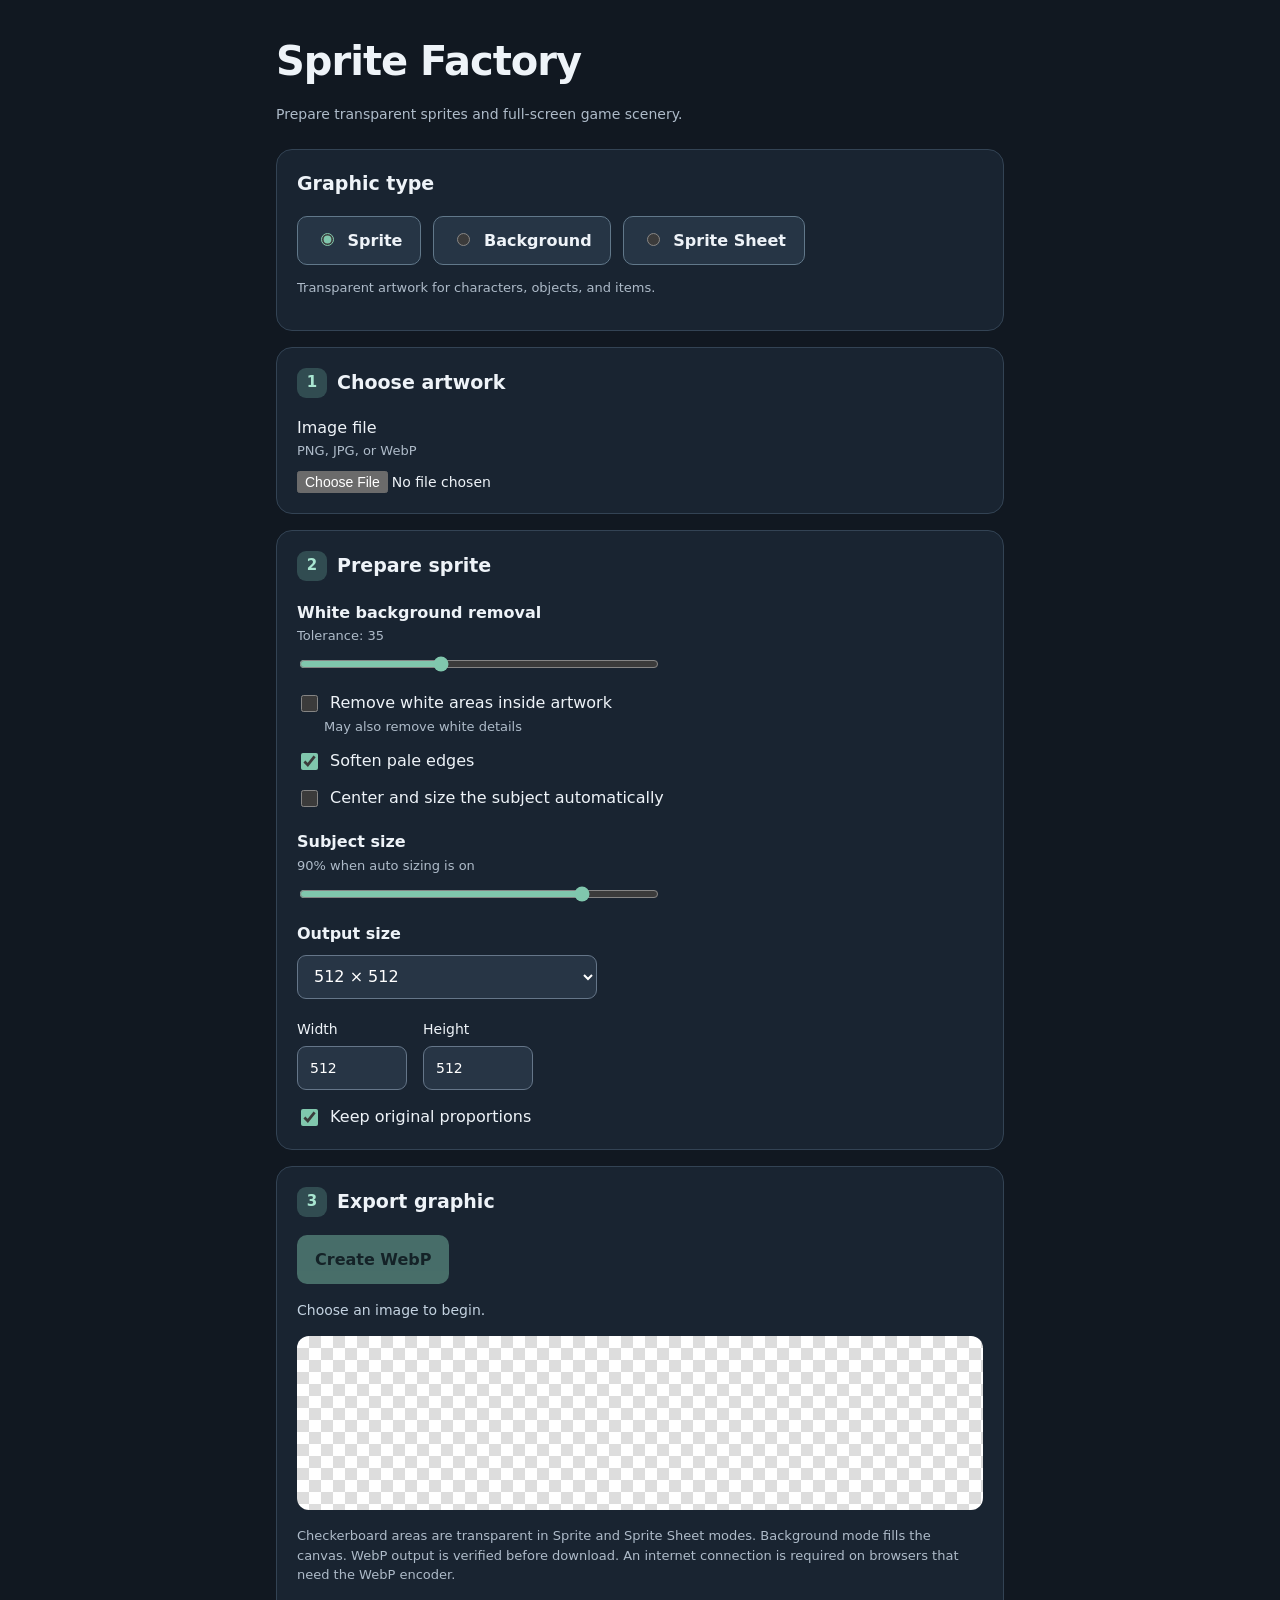
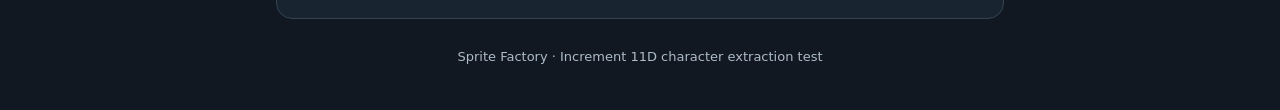
==== commit 4e414c4c: "Increment 11D: experimental connected-character masked extraction" ====
--- a/index.html
+++ b/index.html
@@ -26,7 +26,7 @@
 <div class="setting"><label for="coverage">Subject size <span class="hint"><output id="coverageValue">90%</output> when auto sizing is on</span></label><input id="coverage" type="range" min="50" max="100" value="90" step="5"></div>
 <div class="setting"><label for="preset">Output size</label><select id="preset"><option value="custom">Custom dimensions</option><option value="64">64 × 64</option><option value="128">128 × 128</option><option value="256">256 × 256</option><option value="512" selected>512 × 512</option><option value="1024">1024 × 1024</option></select></div>
 <div class="dimensions"><label for="width">Width <input id="width" type="number" min="1" max="4096" value="512"></label><label for="height">Height <input id="height" type="number" min="1" max="4096" value="512"></label></div>
-<label class="fit-label"><input type="checkbox" id="fit" checked> Keep original proportions</label></div><div id="backgroundSettings" hidden><p class="muted">Fill the entire image without stretching. Excess scenery is cropped evenly from the edges. White skies and clouds remain intact.</p><div class="setting"><label for="bgPreset">Screen size</label><select id="bgPreset"><option value="1280x720" selected>1280 × 720 (16:9)</option><option value="1920x1080">1920 × 1080 (16:9)</option><option value="1024x768">1024 × 768 (4:3)</option><option value="custom">Custom dimensions</option></select></div><div class="dimensions"><label for="bgWidth">Width <input id="bgWidth" type="number" min="1" max="4096" value="1280"></label><label for="bgHeight">Height <input id="bgHeight" type="number" min="1" max="4096" value="720"></label></div></div><div id="sheetSettings" hidden><p class="muted">Prepare one row of equally spaced animation frames. Each equal-width source region becomes one transparent animation frame. The workshop keeps feet aligned across frames.</p><div class="setting"><label for="sheetCount">Frames in row</label><input id="sheetCount" type="number" min="2" max="16" step="1" value="4"><span class="hint">Start with 4 for the chicken Idle sheet. The image is divided evenly into this many frames.</span></div><div class="setting"><label for="sheetCellSize">Output cell size</label><select id="sheetCellSize"><option value="128">128 × 128</option><option value="256" selected>256 × 256</option><option value="512">512 × 512</option></select></div><div class="setting"><label for="sheetAlignment">Frame alignment</label><select id="sheetAlignment"><option value="stationary" selected>Stationary (idle, pecking, clucking)</option><option value="moving">Moving (preserve original offsets)</option></select><span class="hint">Stationary aligns the main body across frames; moving preserves the original horizontal placement.</span></div><div class="setting"><label for="sheetExtraction">Extraction method</label><select id="sheetExtraction"><option value="equal" selected>Equal-width (original)</option><option value="smart">Smart boundaries (experimental)</option></select><span class="hint">Smart mode searches for empty gaps near expected cuts and refuses to export when a safe gap cannot be found.</span></div><div class="setting"><button id="diagnoseSheet" type="button" disabled>Analyze source boundaries</button><span class="hint">Diagnostic only. Shows equal-width cutting lines and where visible artwork crosses them. Export processing is unchanged.</span></div><div class="setting"><button id="detectCharacters" type="button" disabled>Detect individual characters</button><span class="hint">Experimental diagnostic only. Outlines separate connected foreground regions; does not change export.</span></div><div id="componentDiagnostics" hidden><p id="componentText" class="muted" role="status"></p><div class="diagnostic-view"><canvas id="componentCanvas" aria-label="Detected character regions outlined on the original artwork"></canvas></div></div><div id="sheetDiagnostics" hidden><p id="diagnosticText" class="muted" role="status"></p><div class="diagnostic-view"><canvas id="diagnosticCanvas" aria-label="Original source artwork with frame boundary guides"></canvas></div></div><p id="sheetSummary" class="muted" aria-live="polite">Planned output: 1024 × 256 pixels (4 frames).</p></div>
+<label class="fit-label"><input type="checkbox" id="fit" checked> Keep original proportions</label></div><div id="backgroundSettings" hidden><p class="muted">Fill the entire image without stretching. Excess scenery is cropped evenly from the edges. White skies and clouds remain intact.</p><div class="setting"><label for="bgPreset">Screen size</label><select id="bgPreset"><option value="1280x720" selected>1280 × 720 (16:9)</option><option value="1920x1080">1920 × 1080 (16:9)</option><option value="1024x768">1024 × 768 (4:3)</option><option value="custom">Custom dimensions</option></select></div><div class="dimensions"><label for="bgWidth">Width <input id="bgWidth" type="number" min="1" max="4096" value="1280"></label><label for="bgHeight">Height <input id="bgHeight" type="number" min="1" max="4096" value="720"></label></div></div><div id="sheetSettings" hidden><p class="muted">Prepare one row of equally spaced animation frames. Each equal-width source region becomes one transparent animation frame. The workshop keeps feet aligned across frames.</p><div class="setting"><label for="sheetCount">Frames in row</label><input id="sheetCount" type="number" min="2" max="16" step="1" value="4"><span class="hint">Start with 4 for the chicken Idle sheet. The image is divided evenly into this many frames.</span></div><div class="setting"><label for="sheetCellSize">Output cell size</label><select id="sheetCellSize"><option value="128">128 × 128</option><option value="256" selected>256 × 256</option><option value="512">512 × 512</option></select></div><div class="setting"><label for="sheetAlignment">Frame alignment</label><select id="sheetAlignment"><option value="stationary" selected>Stationary (idle, pecking, clucking)</option><option value="moving">Moving (preserve original offsets)</option></select><span class="hint">Stationary aligns the main body across frames; moving preserves the original horizontal placement.</span></div><div class="setting"><label for="sheetExtraction">Extraction method</label><select id="sheetExtraction"><option value="equal" selected>Equal-width (original)</option><option value="smart">Smart boundaries (experimental)</option><option value="components">Individual characters (experimental)</option></select><span class="hint">Smart mode searches for empty gaps near expected cuts and refuses to export when a safe gap cannot be found.</span></div><div class="setting"><button id="diagnoseSheet" type="button" disabled>Analyze source boundaries</button><span class="hint">Diagnostic only. Shows equal-width cutting lines and where visible artwork crosses them. Export processing is unchanged.</span></div><div class="setting"><button id="detectCharacters" type="button" disabled>Detect individual characters</button><span class="hint">Experimental diagnostic only. Outlines separate connected foreground regions; does not change export.</span></div><div id="componentDiagnostics" hidden><p id="componentText" class="muted" role="status"></p><div class="diagnostic-view"><canvas id="componentCanvas" aria-label="Detected character regions outlined on the original artwork"></canvas></div></div><div id="sheetDiagnostics" hidden><p id="diagnosticText" class="muted" role="status"></p><div class="diagnostic-view"><canvas id="diagnosticCanvas" aria-label="Original source artwork with frame boundary guides"></canvas></div></div><p id="sheetSummary" class="muted" aria-live="polite">Planned output: 1024 × 256 pixels (4 frames).</p></div>
 </section>
 <section class="panel" aria-labelledby="result-title">
 <h2 id="result-title"><span class="step">3</span> Export graphic</h2>
@@ -35,8 +35,8 @@
 <div class="preview" aria-label="Sprite preview on a transparency checkerboard"><canvas id="preview"></canvas></div>
 <p class="muted small">Checkerboard areas are transparent in Sprite and Sprite Sheet modes. Background mode fills the canvas. WebP output is verified before download. An internet connection is required on browsers that need the WebP encoder.</p>
 </section>
-<footer class="muted small">Sprite Factory · Increment 11C character detection test</footer>
+<footer class="muted small">Sprite Factory · Increment 11D character extraction test</footer>
 </main>
-<script src="app.js?v=20261012c"></script>
+<script src="app.js?v=20261012d"></script>
 </body>
 </html>
--- a/style.css
+++ b/style.css
@@ -9,3 +9,5 @@
 #sheetDiagnostics{margin:12px 0 18px}#diagnosticText{margin:8px 0}.diagnostic-view{overflow:auto;border-radius:10px;background:#fff;padding:6px}.diagnostic-view canvas{width:100%;height:auto;display:block}#diagnoseSheet{background:#a9c9e4;color:#132334}
 
 #sheetExtraction{max-width:100%}
+
+#componentDiagnostics{margin:12px 0 18px}#componentText{margin:8px 0}#detectCharacters{background:#a9c9e4;color:#132334}
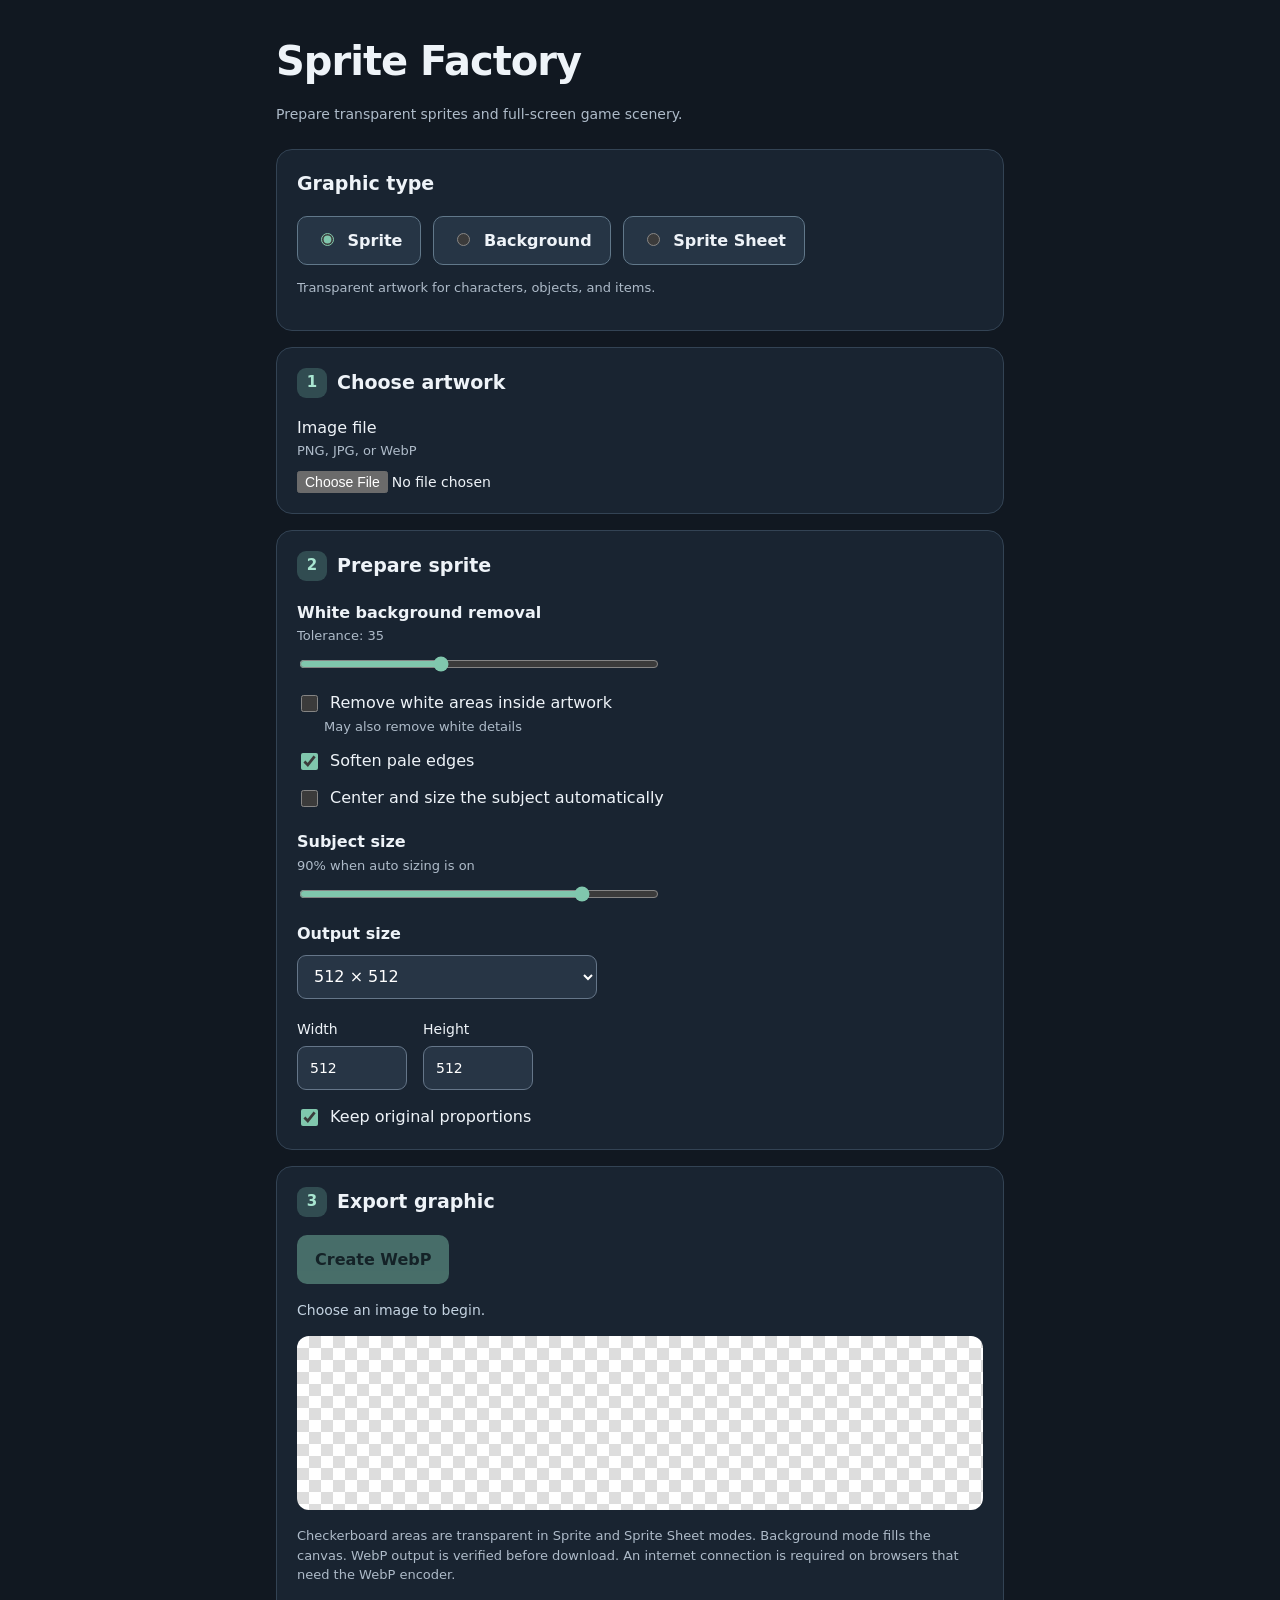
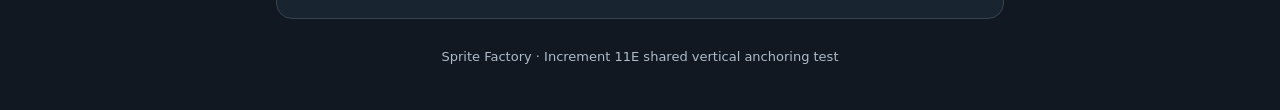
==== commit 977b8f5d: "Increment 11E: preserve original vertical coordinates for stationary component animation" ====
--- a/index.html
+++ b/index.html
@@ -35,8 +35,8 @@
 <div class="preview" aria-label="Sprite preview on a transparency checkerboard"><canvas id="preview"></canvas></div>
 <p class="muted small">Checkerboard areas are transparent in Sprite and Sprite Sheet modes. Background mode fills the canvas. WebP output is verified before download. An internet connection is required on browsers that need the WebP encoder.</p>
 </section>
-<footer class="muted small">Sprite Factory · Increment 11D character extraction test</footer>
+<footer class="muted small">Sprite Factory · Increment 11E shared vertical anchoring test</footer>
 </main>
-<script src="app.js?v=20261012d"></script>
+<script src="app.js?v=20261012e"></script>
 </body>
 </html>
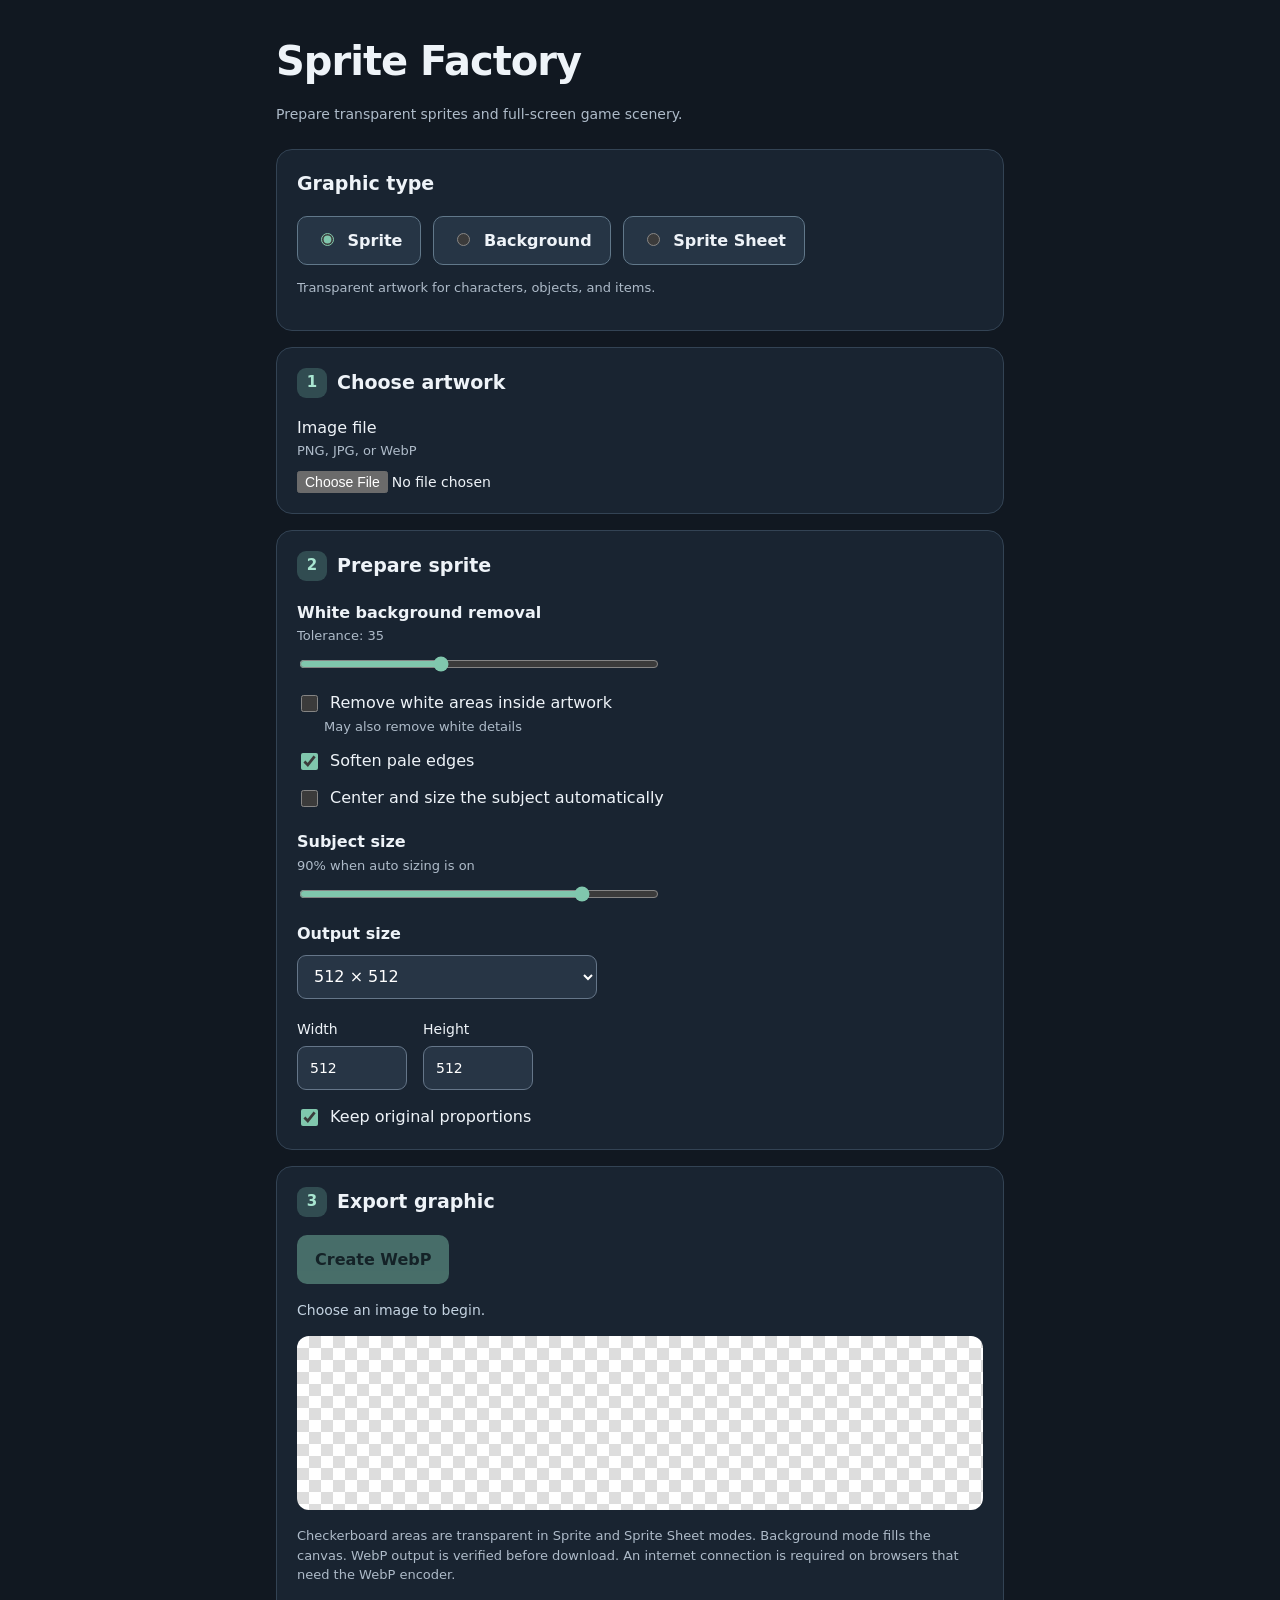
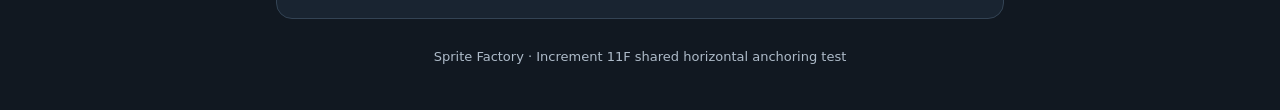
==== commit 381dfa2e: "Increment 11F: preserve source horizontal offsets with shared translation for stationary components" ====
--- a/index.html
+++ b/index.html
@@ -35,8 +35,8 @@
 <div class="preview" aria-label="Sprite preview on a transparency checkerboard"><canvas id="preview"></canvas></div>
 <p class="muted small">Checkerboard areas are transparent in Sprite and Sprite Sheet modes. Background mode fills the canvas. WebP output is verified before download. An internet connection is required on browsers that need the WebP encoder.</p>
 </section>
-<footer class="muted small">Sprite Factory · Increment 11E shared vertical anchoring test</footer>
+<footer class="muted small">Sprite Factory · Increment 11F shared horizontal anchoring test</footer>
 </main>
-<script src="app.js?v=20261012e"></script>
+<script src="app.js?v=20261012f"></script>
 </body>
 </html>
